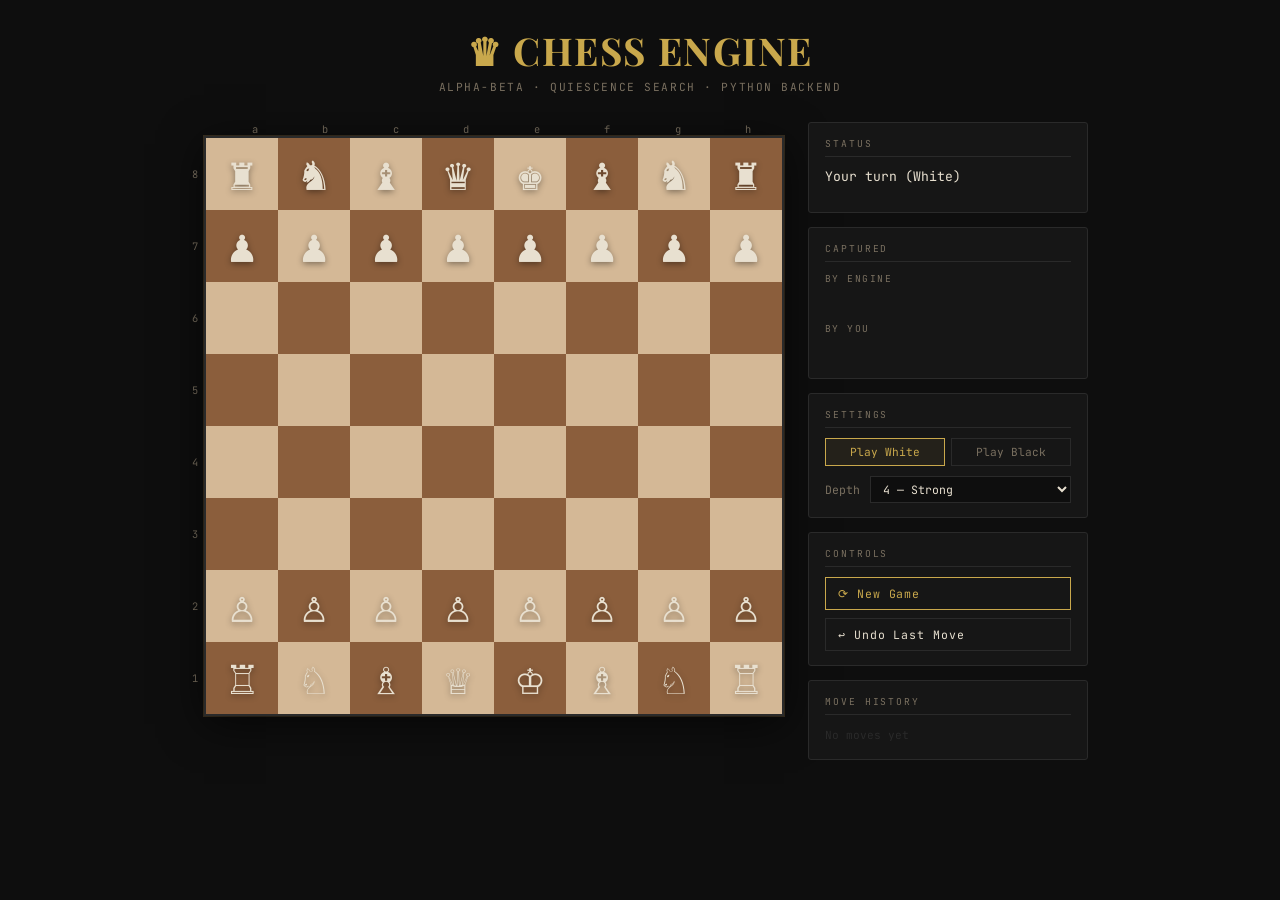
==== templates/index.html @ 3677e0b5 "Intial commit" ====
<!DOCTYPE html>
<html lang="en">
<head>
  <meta charset="UTF-8" />
  <meta name="viewport" content="width=device-width, initial-scale=1.0" />
  <title>Chess Engine</title>
  <link rel="preconnect" href="https://fonts.googleapis.com" />
  <link href="https://fonts.googleapis.com/css2?family=Playfair+Display:wght@400;700&family=JetBrains+Mono:wght@400;500&display=swap" rel="stylesheet" />
  <link rel="stylesheet" href="/static/css/board.css" />
  <link rel="stylesheet" href="/static/css/ui.css" />
</head>
<body>

  <header>
    <h1>♛ Chess Engine</h1>
    <p>ALPHA-BETA · QUIESCENCE SEARCH · PYTHON BACKEND</p>
  </header>

  <div class="game-wrapper">

    <!-- Board -->
    <div class="board-container">
      <div class="coords-row" id="file-coords"></div>
      <div class="board-and-ranks">
        <div class="coords-col" id="rank-coords"></div>
        <div id="board"></div>
      </div>
      <div id="thinking-bar"><div id="thinking-bar-fill"></div></div>
    </div>

    <!-- Sidebar -->
    <div class="sidebar">

      <div class="panel">
        <div class="panel-title">Status</div>
        <div id="status-text">Loading…</div>
      </div>

      <div class="panel">
        <div class="panel-title">Captured</div>
        <div class="cap-label">BY ENGINE</div>
        <div id="captured-by-engine"></div>
        <div class="cap-label" style="margin-top:8px">BY YOU</div>
        <div id="captured-by-human"></div>
      </div>

      <div class="panel">
        <div class="panel-title">Settings</div>
        <div class="side-row" style="margin-bottom:10px">
          <button class="side-btn active" id="btn-play-white" onclick="setSide('white')">Play White</button>
          <button class="side-btn"        id="btn-play-black" onclick="setSide('black')">Play Black</button>
        </div>
        <div class="depth-row">
          <span>Depth</span>
          <select id="depth-select">
            <option value="2">2 — Fast</option>
            <option value="3">3 — Medium</option>
            <option value="4" selected>4 — Strong</option>
            <option value="5">5 — Hard</option>
          </select>
        </div>
      </div>

      <div class="panel">
        <div class="panel-title">Controls</div>
        <div class="controls">
          <button class="btn primary" onclick="newGame()">⟳  New Game</button>
          <button class="btn" id="undo-btn" onclick="undoMove()">↩  Undo Last Move</button>
        </div>
      </div>

      <div class="panel">
        <div class="panel-title">Move History</div>
        <div id="move-history">
          <span style="color:var(--border);font-size:0.7rem">No moves yet</span>
        </div>
      </div>

    </div>
  </div>

  <!-- Result overlay -->
  <div id="result-overlay">
    <div class="result-box">
      <h2 id="result-title">Game Over</h2>
      <p  id="result-subtitle"></p>
      <button class="btn primary" onclick="newGame(); hideOverlay()">Play Again</button>
    </div>
  </div>

  <!-- Promotion modal -->
  <div id="promo-modal">
    <div class="promo-box">
      <p>CHOOSE PROMOTION PIECE</p>
      <div class="promo-pieces" id="promo-choices"></div>
    </div>
  </div>

  <!-- Scripts (order matters) -->
  <script src="/static/js/constants.js"></script>
  <script src="/static/js/api.js"></script>
  <script src="/static/js/board.js"></script>
  <script src="/static/js/ui.js"></script>
  <script src="/static/js/game.js"></script>

</body>
</html>
---- static/css/board.css ----
/* board.css — Chess board layout and square styles */

:root {
  --light-sq:      #d4b896;
  --dark-sq:       #8b5e3c;
  --highlight:     #f0c040;
  --highlight-move:rgba(240,192,64,0.35);
  --legal-dot:     rgba(240,192,64,0.22);
  --legal-ring:    rgba(240,192,64,0.55);
  --check-sq:      rgba(220,50,50,0.55);
}

/* ── Container ── */
.board-container {
  display: flex;
  flex-direction: column;
  align-items: center;
  gap: 0;
}

.coords-row {
  display: flex;
  width: 100%;
  padding-left: 28px;
}

.coord-file {
  flex: 1;
  text-align: center;
  font-size: 0.65rem;
  color: var(--text-muted);
  letter-spacing: 0.1em;
}

.board-and-ranks {
  display: flex;
  gap: 6px;
  align-items: center;
}

.coords-col {
  display: flex;
  flex-direction: column;
}

.coord-rank {
  font-size: 0.65rem;
  color: var(--text-muted);
  display: flex;
  align-items: center;
  justify-content: center;
}

/* ── Board grid ── */
#board {
  display: grid;
  grid-template-columns: repeat(8, 1fr);
  border: 2px solid var(--border);
  box-shadow: 0 8px 40px rgba(0,0,0,0.6), 0 0 0 1px #3a3020;
}

/* ── Squares ── */
.sq {
  width:  clamp(52px, 9vw, 72px);
  height: clamp(52px, 9vw, 72px);
  display: flex;
  align-items: center;
  justify-content: center;
  cursor: pointer;
  position: relative;
  user-select: none;
}

.sq.light { background: var(--light-sq); }
.sq.dark  { background: var(--dark-sq); }

.sq.selected {
  outline: 3px solid var(--highlight);
  outline-offset: -3px;
  z-index: 2;
}

.sq.last-from,
.sq.last-to {
  background-color: var(--highlight-move) !important;
}

.sq.in-check { background: var(--check-sq) !important; }

/* Legal move indicators */
.sq.legal-target::after {
  content: '';
  position: absolute;
  width: 34%; height: 34%;
  border-radius: 50%;
  background: var(--legal-dot);
  border: 2px solid rgba(240,192,64,0.5);
  pointer-events: none;
}

.sq.legal-capture::after {
  content: '';
  position: absolute;
  inset: 0;
  border: 4px solid var(--legal-ring);
  pointer-events: none;
}

/* ── Piece ── */
.piece {
  font-size: clamp(30px, 5.5vw, 46px);
  line-height: 1;
  pointer-events: none;
  z-index: 1;
  filter: drop-shadow(0 2px 3px rgba(0,0,0,0.4));
  transition: transform 0.12s ease;
}

.sq:hover .piece { transform: scale(1.08); }

/* ── Thinking bar ── */
#thinking-bar {
  height: 2px;
  width: 100%;
  background: var(--border);
  margin-top: 6px;
  overflow: hidden;
  border-radius: 1px;
  display: none;
}
#thinking-bar.active { display: block; }

#thinking-bar-fill {
  height: 100%;
  background: var(--accent);
  animation: sweep 1.8s ease-in-out infinite;
}

@keyframes sweep {
  0%   { width: 0%;  margin-left: 0%; }
  50%  { width: 60%; margin-left: 20%; }
  100% { width: 0%;  margin-left: 100%; }
}
---- static/css/ui.css ----
/* ui.css — Application shell, sidebar, panels, modals */

:root {
  --bg:          #0e0e0e;
  --surface:     #161616;
  --border:      #2a2a2a;
  --accent:      #c9a84c;
  --text:        #e8e0d0;
  --text-muted:  #7a7060;
}

/* ── Reset ── */
*, *::before, *::after { box-sizing: border-box; margin: 0; padding: 0; }

body {
  background: var(--bg);
  color: var(--text);
  font-family: 'JetBrains Mono', monospace;
  min-height: 100vh;
  display: flex;
  flex-direction: column;
  align-items: center;
  padding: 24px 16px 48px;
}

/* ── Header ── */
header {
  text-align: center;
  margin-bottom: 28px;
}

header h1 {
  font-family: 'Playfair Display', serif;
  font-size: clamp(1.6rem, 4vw, 2.4rem);
  font-weight: 700;
  letter-spacing: 0.04em;
  color: var(--accent);
  text-transform: uppercase;
}

header p {
  font-size: 0.7rem;
  color: var(--text-muted);
  letter-spacing: 0.14em;
  margin-top: 4px;
}

/* ── Game layout ── */
.game-wrapper {
  display: flex;
  gap: 24px;
  align-items: flex-start;
  flex-wrap: wrap;
  justify-content: center;
  width: 100%;
  max-width: 900px;
}

/* ── Sidebar ── */
.sidebar {
  display: flex;
  flex-direction: column;
  gap: 14px;
  min-width: 220px;
  max-width: 280px;
  flex: 1;
}

/* ── Panel ── */
.panel {
  background: var(--surface);
  border: 1px solid var(--border);
  border-radius: 3px;
  padding: 14px 16px;
}

.panel-title {
  font-size: 0.6rem;
  letter-spacing: 0.2em;
  text-transform: uppercase;
  color: var(--text-muted);
  margin-bottom: 10px;
  padding-bottom: 6px;
  border-bottom: 1px solid var(--border);
}

/* ── Status ── */
#status-text {
  font-size: 0.82rem;
  line-height: 1.5;
  color: var(--text);
  min-height: 2.4em;
}

#status-text.thinking {
  color: #7acc7a;
  animation: pulse 1.2s ease-in-out infinite;
}

@keyframes pulse {
  0%, 100% { opacity: 1; }
  50%       { opacity: 0.5; }
}

/* ── Captured pieces ── */
.cap-label {
  font-size: 0.6rem;
  color: var(--text-muted);
  letter-spacing: 0.15em;
  margin-bottom: 3px;
}

#captured-by-engine,
#captured-by-human {
  font-size: 1.2rem;
  min-height: 1.6rem;
  letter-spacing: 2px;
  line-height: 1;
}

/* ── Side selector ── */
.side-row { display: flex; gap: 6px; }

.side-btn {
  flex: 1;
  background: transparent;
  border: 1px solid var(--border);
  color: var(--text-muted);
  font-family: 'JetBrains Mono', monospace;
  font-size: 0.7rem;
  padding: 6px;
  cursor: pointer;
  transition: all 0.15s;
}

.side-btn.active {
  border-color: var(--accent);
  color: var(--accent);
  background: rgba(201,168,76,0.08);
}

/* ── Depth selector ── */
.depth-row {
  display: flex;
  align-items: center;
  gap: 10px;
  font-size: 0.72rem;
  color: var(--text-muted);
}

.depth-row select {
  background: var(--bg);
  border: 1px solid var(--border);
  color: var(--text);
  font-family: 'JetBrains Mono', monospace;
  font-size: 0.72rem;
  padding: 4px 8px;
  cursor: pointer;
  flex: 1;
}

/* ── Buttons ── */
.controls { display: flex; flex-direction: column; gap: 8px; }

.btn {
  background: transparent;
  border: 1px solid var(--border);
  color: var(--text);
  font-family: 'JetBrains Mono', monospace;
  font-size: 0.72rem;
  letter-spacing: 0.08em;
  padding: 8px 12px;
  cursor: pointer;
  transition: all 0.15s;
  text-align: left;
}

.btn:hover {
  border-color: var(--accent);
  color: var(--accent);
  background: rgba(201,168,76,0.06);
}

.btn.primary {
  border-color: var(--accent);
  color: var(--accent);
}

.btn.primary:hover { background: rgba(201,168,76,0.15); }
.btn:disabled { opacity: 0.35; cursor: not-allowed; }

/* ── Move history ── */
#move-history {
  max-height: 200px;
  overflow-y: auto;
  font-size: 0.72rem;
  line-height: 1.8;
  color: var(--text-muted);
  scrollbar-width: thin;
  scrollbar-color: var(--border) transparent;
}

#move-history::-webkit-scrollbar       { width: 4px; }
#move-history::-webkit-scrollbar-thumb { background: var(--border); }

.move-pair {
  display: grid;
  grid-template-columns: 28px 1fr 1fr;
  gap: 4px;
}

.move-num  { color: var(--border); }
.move-cell { color: var(--text); }
.move-cell.engine { color: var(--accent); }

/* ── Result overlay ── */
#result-overlay {
  display: none;
  position: fixed;
  inset: 0;
  background: rgba(0,0,0,0.75);
  z-index: 100;
  align-items: center;
  justify-content: center;
}

#result-overlay.show { display: flex; }

.result-box {
  background: var(--surface);
  border: 1px solid var(--accent);
  padding: 40px 48px;
  text-align: center;
  box-shadow: 0 0 80px rgba(201,168,76,0.2);
}

.result-box h2 {
  font-family: 'Playfair Display', serif;
  font-size: 2rem;
  color: var(--accent);
  margin-bottom: 8px;
}

.result-box p {
  font-size: 0.8rem;
  color: var(--text-muted);
  margin-bottom: 24px;
}

/* ── Promotion modal ── */
#promo-modal {
  display: none;
  position: fixed;
  inset: 0;
  background: rgba(0,0,0,0.7);
  z-index: 200;
  align-items: center;
  justify-content: center;
}

#promo-modal.show { display: flex; }

.promo-box {
  background: var(--surface);
  border: 1px solid var(--border);
  padding: 24px;
  text-align: center;
}

.promo-box p {
  font-size: 0.72rem;
  color: var(--text-muted);
  letter-spacing: 0.1em;
  margin-bottom: 16px;
}

.promo-pieces { display: flex; gap: 8px; justify-content: center; }

.promo-btn {
  width: 64px; height: 64px;
  background: var(--bg);
  border: 1px solid var(--border);
  font-size: 2.4rem;
  cursor: pointer;
  display: flex;
  align-items: center;
  justify-content: center;
  transition: all 0.15s;
}

.promo-btn:hover {
  border-color: var(--accent);
  background: rgba(201,168,76,0.1);
}

/* ── Responsive ── */
@media (max-width: 700px) {
  .game-wrapper { flex-direction: column; align-items: center; }
  .sidebar { max-width: 100%; width: 100%; }
}
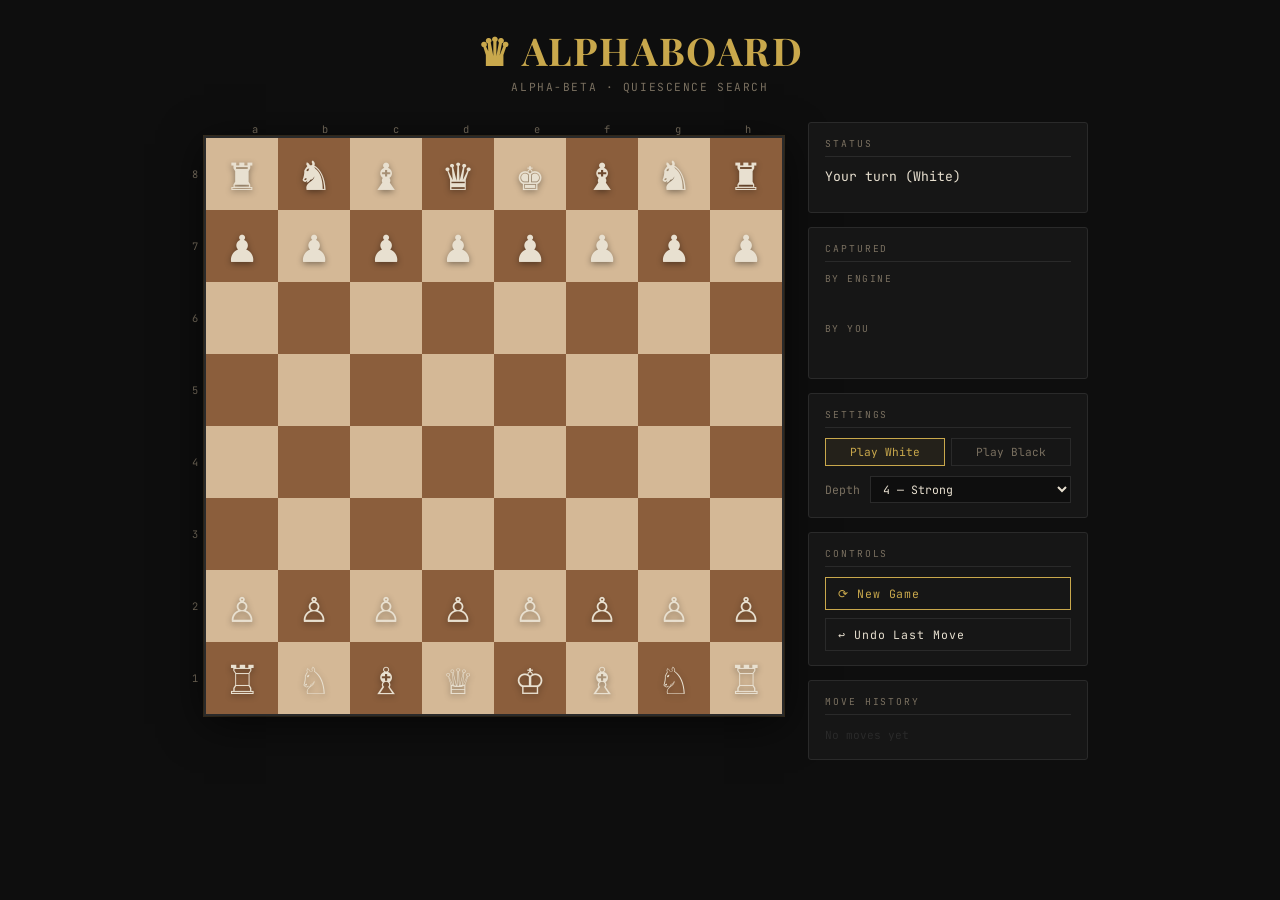
==== commit 4a6633ba: "Update header title and description in index.html changed name from chess engine to AlphaBoard" ====
--- a/templates/index.html
+++ b/templates/index.html
@@ -3,7 +3,7 @@
 <head>
   <meta charset="UTF-8" />
   <meta name="viewport" content="width=device-width, initial-scale=1.0" />
-  <title>Chess Engine</title>
+  <title>AlphaBoard</title>
   <link rel="preconnect" href="https://fonts.googleapis.com" />
   <link href="https://fonts.googleapis.com/css2?family=Playfair+Display:wght@400;700&family=JetBrains+Mono:wght@400;500&display=swap" rel="stylesheet" />
   <link rel="stylesheet" href="/static/css/board.css" />
@@ -12,8 +12,8 @@
 <body>
 
   <header>
-    <h1>♛ Chess Engine</h1>
-    <p>ALPHA-BETA · QUIESCENCE SEARCH · PYTHON BACKEND</p>
+    <h1>♛ AlphaBoard</h1>
+    <p>ALPHA-BETA · QUIESCENCE SEARCH</p>
   </header>
 
   <div class="game-wrapper">
